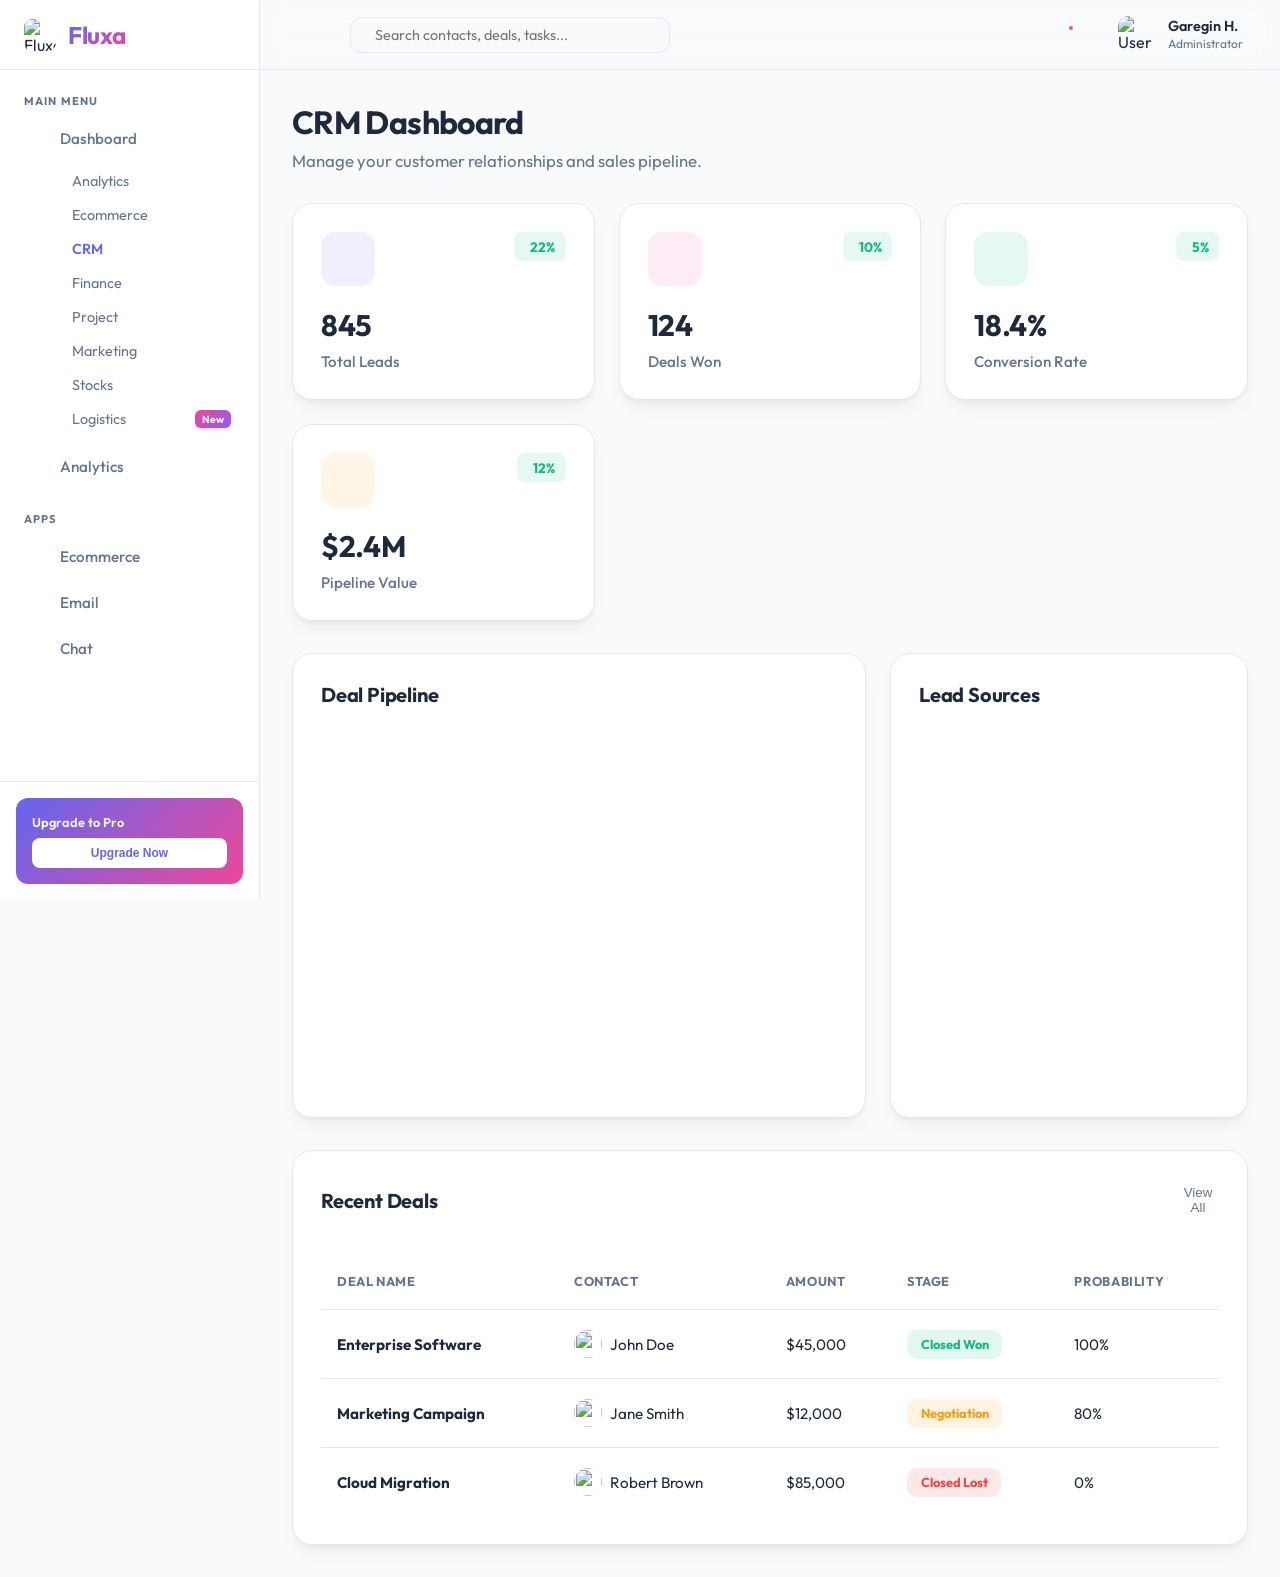
==== dashboard/crm.html @ 8f6eb02c "feat: add logistics and stocks dashboards and update sidebar navigation across all pages" ====
<!DOCTYPE html>
<html lang="en" data-theme="light">
<head>
    <meta charset="UTF-8">
    <meta name="viewport" content="width=device-width, initial-scale=1.0">
    <title>Fluxa | CRM Dashboard</title>
    <meta name="description" content="Fluxa - CRM Dashboard variant.">
    <!-- Google Fonts -->
    <link rel="preconnect" href="https://fonts.googleapis.com">
    <link rel="preconnect" href="https://fonts.gstatic.com" crossorigin>
    <!-- Lucide Icons -->
    <script src="https://unpkg.com/lucide@latest"></script>
    <!-- Chart.js -->
    <script src="https://cdn.jsdelivr.net/npm/chart.js"></script>
    <!-- Custom CSS -->
    <link rel="stylesheet" href="../assets/css/style.css">
</head>
<body>
    <div class="app-container">
        <!-- Sidebar -->
        <aside class="sidebar" id="sidebar">
            <div class="sidebar-header">
                <div class="logo-container">
                    <img src="../assets/img/logo.png" alt="Fluxa Logo" style="width: 32px; height: 32px; border-radius: 8px;">
                    <span class="logo-text">Fluxa</span>
                </div>
            </div>
            
            <nav class="sidebar-menu">
                <p class="menu-label">Main Menu</p>
                <ul class="menu-list">
                    <li class="menu-item has-submenu open">
                        <a class="menu-link">
                            <i data-lucide="layout-dashboard"></i>
                            <span>Dashboard</span>
                            <i data-lucide="chevron-down" class="arrow"></i>
                        </a>
                        <ul class="submenu">
                            <li><a href="analytics.html" class="submenu-link">Analytics</a></li>
                            <li><a href="ecommerce.html" class="submenu-link">Ecommerce</a></li>
                            <li><a href="crm.html" class="submenu-link active">CRM</a></li>
                            <li><a href="finance.html" class="submenu-link">Finance</a></li>
                            <li><a href="projects.html" class="submenu-link">Project</a></li>
                            <li><a href="marketing.html" class="submenu-link">Marketing</a></li>
                            <li><a href="stocks.html" class="submenu-link">Stocks</a></li>
                            <li><a href="logistics.html" class="submenu-link">Logistics <span class="nav-badge">New</span></a></li>
                        </ul>
                    </li>
                    <li class="menu-item">
                        <a href="#" class="menu-link">
                            <i data-lucide="bar-chart-2"></i>
                            <span>Analytics</span>
                        </a>
                    </li>
                </ul>

                <p class="menu-label">Apps</p>
                <ul class="menu-list">
                    <li class="menu-item">
                        <a href="ecommerce.html" class="menu-link">
                            <i data-lucide="shopping-bag"></i>
                            <span>Ecommerce</span>
                        </a>
                    </li>
                    <li class="menu-item">
                        <a href="#" class="menu-link">
                            <i data-lucide="mail"></i>
                            <span>Email</span>
                        </a>
                    </li>
                    <li class="menu-item">
                        <a href="#" class="menu-link">
                            <i data-lucide="message-square"></i>
                            <span>Chat</span>
                        </a>
                    </li>
                </ul>
            </nav>
            
            <div style="padding: 1rem; border-top: 1px solid var(--border-color);">
                <div style="background: linear-gradient(135deg, var(--primary), var(--secondary)); padding: 1rem; border-radius: 12px; color: white;">
                    <p style="font-size: 0.8rem; font-weight: 600; margin-bottom: 0.5rem;">Upgrade to Pro</p>
                    <button style="width: 100%; padding: 0.5rem; border: none; border-radius: 8px; background: white; color: var(--primary); font-weight: 700; font-size: 0.75rem; cursor: pointer;">Upgrade Now</button>
                </div>
            </div>
        </aside>

        <!-- Main Content -->
        <main class="main-content">
            <header class="top-header">
                <div class="header-left">
                    <button class="header-icon-btn" id="sidebar-toggle">
                        <i data-lucide="menu"></i>
                    </button>
                    <div class="search-bar">
                        <i data-lucide="search"></i>
                        <input type="text" placeholder="Search contacts, deals, tasks...">
                    </div>
                </div>

                <div class="header-right">
                    <button class="header-icon-btn" id="theme-toggle">
                        <i data-lucide="moon" id="theme-icon"></i>
                    </button>
                    <button class="header-icon-btn">
                        <i data-lucide="bell"></i>
                        <span class="notification-badge"></span>
                    </button>
                    <div class="user-profile">
                        <img src="https://ui-avatars.com/api/?name=Fluxa+User&background=6366f1&color=fff" alt="User Avatar" class="user-avatar">
                        <div class="user-info">
                            <p class="name">Garegin H.</p>
                            <p class="role">Administrator</p>
                        </div>
                    </div>
                </div>
            </header>

            <div class="dashboard-page">
                <div class="page-header">
                    <h1>CRM Dashboard</h1>
                    <p>Manage your customer relationships and sales pipeline.</p>
                </div>

                <!-- CRM Stats -->
                <div class="stats-grid">
                    <div class="stat-card">
                        <div class="stat-header">
                            <div class="stat-icon primary"><i data-lucide="user-plus"></i></div>
                            <div class="stat-trend up"><i data-lucide="trending-up"></i><span>22%</span></div>
                        </div>
                        <p class="stat-value">845</p>
                        <p class="stat-label">Total Leads</p>
                    </div>
                    <div class="stat-card">
                        <div class="stat-header">
                            <div class="stat-icon secondary"><i data-lucide="check-circle"></i></div>
                            <div class="stat-trend up"><i data-lucide="trending-up"></i><span>10%</span></div>
                        </div>
                        <p class="stat-value">124</p>
                        <p class="stat-label">Deals Won</p>
                    </div>
                    <div class="stat-card">
                        <div class="stat-header">
                            <div class="stat-icon success"><i data-lucide="percent"></i></div>
                            <div class="stat-trend up"><i data-lucide="trending-up"></i><span>5%</span></div>
                        </div>
                        <p class="stat-value">18.4%</p>
                        <p class="stat-label">Conversion Rate</p>
                    </div>
                    <div class="stat-card">
                        <div class="stat-header">
                            <div class="stat-icon warning"><i data-lucide="dollar-sign"></i></div>
                            <div class="stat-trend up"><i data-lucide="trending-up"></i><span>12%</span></div>
                        </div>
                        <p class="stat-value">$2.4M</p>
                        <p class="stat-label">Pipeline Value</p>
                    </div>
                </div>

                <!-- CRM Charts -->
                <div class="charts-grid">
                    <div class="card">
                        <div class="card-header">
                            <h2 class="card-title">Deal Pipeline</h2>
                        </div>
                        <div style="height: 350px;">
                            <canvas id="pipelineChart"></canvas>
                        </div>
                    </div>
                    <div class="card">
                        <div class="card-header">
                            <h2 class="card-title">Lead Sources</h2>
                        </div>
                        <div style="height: 350px;">
                            <canvas id="leadSourceChart"></canvas>
                        </div>
                    </div>
                </div>

                <!-- Recent Deals Table -->
                <div class="card">
                    <div class="card-header">
                        <h2 class="card-title">Recent Deals</h2>
                        <button class="header-icon-btn">View All</button>
                    </div>
                    <div class="table-container">
                        <table>
                            <thead>
                                <tr>
                                    <th>Deal Name</th>
                                    <th>Contact</th>
                                    <th>Amount</th>
                                    <th>Stage</th>
                                    <th>Probability</th>
                                </tr>
                            </thead>
                            <tbody>
                                <tr>
                                    <td><strong>Enterprise Software</strong></td>
                                    <td>
                                        <div style="display: flex; align-items: center; gap: 0.5rem;">
                                            <img src="https://ui-avatars.com/api/?name=John+Doe" style="width: 28px; height: 28px; border-radius: 50%;">
                                            <span>John Doe</span>
                                        </div>
                                    </td>
                                    <td>$45,000</td>
                                    <td><span class="badge badge-success">Closed Won</span></td>
                                    <td>100%</td>
                                </tr>
                                <tr>
                                    <td><strong>Marketing Campaign</strong></td>
                                    <td>
                                        <div style="display: flex; align-items: center; gap: 0.5rem;">
                                            <img src="https://ui-avatars.com/api/?name=Jane+Smith" style="width: 28px; height: 28px; border-radius: 50%;">
                                            <span>Jane Smith</span>
                                        </div>
                                    </td>
                                    <td>$12,000</td>
                                    <td><span class="badge badge-warning">Negotiation</span></td>
                                    <td>80%</td>
                                </tr>
                                <tr>
                                    <td><strong>Cloud Migration</strong></td>
                                    <td>
                                        <div style="display: flex; align-items: center; gap: 0.5rem;">
                                            <img src="https://ui-avatars.com/api/?name=Robert+Brown" style="width: 28px; height: 28px; border-radius: 50%;">
                                            <span>Robert Brown</span>
                                        </div>
                                    </td>
                                    <td>$85,000</td>
                                    <td><span class="badge badge-danger">Closed Lost</span></td>
                                    <td>0%</td>
                                </tr>
                            </tbody>
                        </table>
                    </div>
                </div>
            </div>
        </main>
    </div>

    <script src="../assets/js/main.js"></script>
    <script>
        lucide.createIcons();
    </script>
</body>
</html>
---- assets/css/style.css ----
/* 
    Fluxa Admin Panel - Core Design System
    Version: 1.0.1
*/

@import url('https://fonts.googleapis.com/css2?family=Outfit:wght@300;400;500;600;700&display=swap');

:root {
    /* Color Palette */
    --primary: #6366f1;
    --primary-hover: #4f46e5;
    --secondary: #ec4899;
    --accent: #8b5cf6;
    
    --success: #10b981;
    --warning: #f59e0b;
    --danger: #ef4444;
    --info: #3b82f6;

    /* Light Theme */
    --bg-main: #f8fafc;
    --bg-sidebar: #ffffff;
    --bg-card: #ffffff;
    --text-main: #1e293b;
    --text-muted: #64748b;
    --border-color: #e2e8f0;
    --sidebar-width: 260px;
    --header-height: 70px;
    
    /* Shadows */
    --shadow-sm: 0 1px 2px 0 rgb(0 0 0 / 0.05);
    --shadow: 0 10px 15px -3px rgba(0, 0, 0, 0.05), 0 4px 6px -2px rgba(0, 0, 0, 0.05);
    --shadow-lg: 0 20px 25px -5px rgba(0, 0, 0, 0.1), 0 10px 10px -5px rgba(0, 0, 0, 0.04);
    
    /* Transitions */
    --transition: all 0.3s cubic-bezier(0.4, 0, 0.2, 1);
}

[data-theme="dark"] {
    --bg-main: #0b0f1a;
    --bg-sidebar: #151b2d;
    --bg-card: #151b2d;
    --text-main: #f1f5f9;
    --text-muted: #94a3b8;
    --border-color: #1e293b;
}

/* Base Reset */
* {
    margin: 0;
    padding: 0;
    box-sizing: border-box;
}

/* Custom Scrollbar */
::-webkit-scrollbar {
    width: 6px;
    height: 6px;
}

::-webkit-scrollbar-track {
    background: transparent;
}

::-webkit-scrollbar-thumb {
    background: var(--border-color);
    border-radius: 10px;
}

::-webkit-scrollbar-thumb:hover {
    background: var(--text-muted);
}

body {
    font-family: 'Outfit', sans-serif;
    background-color: var(--bg-main);
    color: var(--text-main);
    transition: background-color 0.3s ease, color 0.3s ease;
    overflow-x: hidden;
    -webkit-font-smoothing: antialiased;
}

/* Layout */
.app-container {
    display: flex;
    min-height: 100vh;
}

/* Sidebar */
.sidebar {
    width: var(--sidebar-width);
    background-color: var(--bg-sidebar);
    border-right: 1px solid var(--border-color);
    height: 100vh;
    position: fixed;
    left: 0;
    top: 0;
    z-index: 100;
    transition: var(--transition);
    display: flex;
    flex-direction: column;
}

.sidebar-header {
    height: var(--header-height);
    display: flex;
    align-items: center;
    padding: 0 1.5rem;
    border-bottom: 1px solid var(--border-color);
}

.logo-container {
    display: flex;
    align-items: center;
    gap: 0.75rem;
}

.logo-icon {
    width: 36px;
    height: 36px;
    background: linear-gradient(135deg, var(--primary), var(--secondary));
    border-radius: 10px;
    display: flex;
    align-items: center;
    justify-content: center;
    color: white;
    font-weight: 800;
    font-size: 1.4rem;
    box-shadow: 0 4px 10px rgba(99, 102, 241, 0.3);
}

.logo-text {
    font-size: 1.5rem;
    font-weight: 700;
    background: linear-gradient(135deg, var(--primary), var(--secondary));
    -webkit-background-clip: text;
    -webkit-text-fill-color: transparent;
    letter-spacing: -0.02em;
}

.sidebar-menu {
    flex: 1;
    overflow-y: auto;
    padding: 1.5rem 0.75rem;
}

.menu-label {
    font-size: 0.7rem;
    font-weight: 700;
    color: var(--text-muted);
    text-transform: uppercase;
    letter-spacing: 0.1em;
    margin: 1.5rem 0 0.5rem 0.75rem;
}

.menu-label:first-child {
    margin-top: 0;
}

.menu-item {
    list-style: none;
    margin-bottom: 0.125rem;
    position: relative;
}

.menu-link {
    display: flex;
    align-items: center;
    gap: 0.75rem;
    padding: 0.75rem 1rem;
    text-decoration: none;
    color: var(--text-muted);
    border-radius: 12px;
    transition: var(--transition);
    font-weight: 500;
    font-size: 0.95rem;
    cursor: pointer;
}

.menu-link .arrow {
    margin-left: auto;
    width: 14px;
    height: 14px;
    transition: var(--transition);
}

.menu-item.has-submenu.open > .menu-link .arrow {
    transform: rotate(180deg);
}

.submenu {
    list-style: none;
    padding-left: 2.75rem;
    max-height: 0;
    overflow: hidden;
    transition: var(--transition);
    opacity: 0;
}

.menu-item.has-submenu.open .submenu {
    max-height: 500px;
    opacity: 1;
    margin-top: 0.25rem;
    margin-bottom: 0.5rem;
}

.submenu-link {
    display: flex;
    align-items: center;
    padding: 0.5rem 1rem;
    color: var(--text-muted);
    text-decoration: none;
    font-size: 0.9rem;
    border-radius: 8px;
    transition: var(--transition);
}

.submenu-link:hover {
    color: var(--primary);
    background-color: rgba(99, 102, 241, 0.05);
}

.submenu-link.active {
    color: var(--primary);
    font-weight: 600;
}

.menu-link:hover {
    background-color: rgba(99, 102, 241, 0.05);
    color: var(--primary);
    transform: translateX(4px);
}

.menu-link.active {
    background: linear-gradient(135deg, var(--primary), var(--secondary));
    color: white;
    box-shadow: 0 4px 12px rgba(99, 102, 241, 0.2);
}

.menu-link.active:hover {
    transform: none;
}

.menu-link i {
    width: 20px;
    height: 20px;
}

.nav-badge {
    background: linear-gradient(135deg, var(--secondary), var(--accent));
    color: white;
    font-size: 0.65rem;
    padding: 0.15rem 0.45rem;
    border-radius: 6px;
    margin-left: auto;
    font-weight: 700;
    box-shadow: 0 2px 4px rgba(236, 72, 153, 0.2);
}

/* Main Content */
.main-content {
    flex: 1;
    margin-left: var(--sidebar-width);
    transition: var(--transition);
}

/* Top Header */
.top-header {
    height: var(--header-height);
    background-color: rgba(var(--bg-sidebar), 0.7);
    border-bottom: 1px solid var(--border-color);
    display: flex;
    align-items: center;
    justify-content: space-between;
    padding: 0 1.5rem;
    position: sticky;
    top: 0;
    z-index: 90;
    backdrop-filter: blur(12px);
    -webkit-backdrop-filter: blur(12px);
}

.header-left {
    display: flex;
    align-items: center;
    gap: 1.5rem;
}

.search-bar {
    display: flex;
    align-items: center;
    background-color: var(--bg-main);
    border-radius: 12px;
    padding: 0.5rem 1rem;
    border: 1px solid var(--border-color);
    width: 320px;
    transition: var(--transition);
}

.search-bar:focus-within {
    border-color: var(--primary);
    background-color: var(--bg-sidebar);
    box-shadow: 0 0 0 4px rgba(99, 102, 241, 0.1);
}

.search-bar input {
    background: transparent;
    border: none;
    outline: none;
    color: var(--text-main);
    margin-left: 0.5rem;
    width: 100%;
    font-family: inherit;
    font-size: 0.9rem;
}

.header-right {
    display: flex;
    align-items: center;
    gap: 0.75rem;
}

.header-icon-btn {
    width: 42px;
    height: 42px;
    border-radius: 12px;
    display: flex;
    align-items: center;
    justify-content: center;
    border: none;
    background: transparent;
    color: var(--text-muted);
    cursor: pointer;
    transition: var(--transition);
    position: relative;
}

.header-icon-btn:hover {
    background-color: var(--bg-main);
    color: var(--primary);
}

.header-icon-btn i {
    width: 20px;
    height: 20px;
}

.notification-badge {
    position: absolute;
    top: 10px;
    right: 10px;
    width: 8px;
    height: 8px;
    background: linear-gradient(135deg, var(--danger), #ff6b6b);
    border-radius: 50%;
    border: 2px solid var(--bg-sidebar);
}

.user-profile {
    display: flex;
    align-items: center;
    gap: 0.75rem;
    padding: 0.35rem 0.75rem;
    border-radius: 12px;
    cursor: pointer;
    transition: var(--transition);
    margin-left: 0.5rem;
    border: 1px solid transparent;
}

.user-profile:hover {
    background-color: var(--bg-main);
    border-color: var(--border-color);
}

.user-avatar {
    width: 38px;
    height: 38px;
    border-radius: 10px;
    object-fit: cover;
}

.user-info .name {
    font-size: 0.9rem;
    font-weight: 600;
    line-height: 1.2;
}

.user-info .role {
    font-size: 0.75rem;
    color: var(--text-muted);
}

/* Dashboard Content */
.dashboard-page {
    padding: 2rem;
    max-width: 1600px;
    margin: 0 auto;
}

.page-header {
    margin-bottom: 2rem;
}

.page-header h1 {
    font-size: 2rem;
    font-weight: 700;
    margin-bottom: 0.5rem;
    letter-spacing: -0.02em;
}

.page-header p {
    color: var(--text-muted);
    font-size: 1.05rem;
}

/* Stats Grid */
.stats-grid {
    display: grid;
    grid-template-columns: repeat(auto-fit, minmax(280px, 1fr));
    gap: 1.5rem;
    margin-bottom: 2rem;
}

.stat-card {
    background-color: var(--bg-card);
    padding: 1.75rem;
    border-radius: 20px;
    border: 1px solid var(--border-color);
    box-shadow: var(--shadow);
    transition: var(--transition);
    position: relative;
    overflow: hidden;
}

.stat-card:hover {
    transform: translateY(-8px);
    box-shadow: var(--shadow-lg);
    border-color: var(--primary);
}

.stat-header {
    display: flex;
    justify-content: space-between;
    align-items: flex-start;
    margin-bottom: 1.25rem;
}

.stat-icon {
    width: 54px;
    height: 54px;
    border-radius: 14px;
    display: flex;
    align-items: center;
    justify-content: center;
    font-size: 1.5rem;
}

.stat-icon.primary { background: rgba(99, 102, 241, 0.1); color: var(--primary); }
.stat-icon.secondary { background: rgba(236, 72, 153, 0.1); color: var(--secondary); }
.stat-icon.success { background: rgba(16, 185, 129, 0.1); color: var(--success); }
.stat-icon.warning { background: rgba(245, 158, 11, 0.1); color: var(--warning); }

.stat-value {
    font-size: 1.85rem;
    font-weight: 700;
    margin-bottom: 0.5rem;
    letter-spacing: -0.01em;
}

.stat-label {
    color: var(--text-muted);
    font-size: 0.95rem;
    font-weight: 500;
}

.stat-trend {
    display: flex;
    align-items: center;
    gap: 0.35rem;
    font-size: 0.85rem;
    font-weight: 700;
    padding: 0.35rem 0.65rem;
    border-radius: 8px;
}

.stat-trend.up { background: rgba(16, 185, 129, 0.1); color: var(--success); }
.stat-trend.down { background: rgba(239, 68, 68, 0.1); color: var(--danger); }

/* Charts Section */
.charts-grid {
    display: grid;
    grid-template-columns: 2fr 1fr;
    gap: 1.5rem;
    margin-bottom: 2rem;
}

.card {
    background-color: var(--bg-card);
    border-radius: 20px;
    border: 1px solid var(--border-color);
    padding: 1.75rem;
    box-shadow: var(--shadow);
}

.card-header {
    display: flex;
    justify-content: space-between;
    align-items: center;
    margin-bottom: 2rem;
}

.card-title {
    font-size: 1.25rem;
    font-weight: 700;
    letter-spacing: -0.01em;
}

/* Table */
.table-container {
    width: 100%;
    overflow-x: auto;
}

table {
    width: 100%;
    border-collapse: separate;
    border-spacing: 0;
}

th {
    text-align: left;
    padding: 1.25rem 1rem;
    color: var(--text-muted);
    font-weight: 700;
    font-size: 0.8rem;
    text-transform: uppercase;
    letter-spacing: 0.05em;
    border-bottom: 1px solid var(--border-color);
}

td {
    padding: 1.25rem 1rem;
    border-bottom: 1px solid var(--border-color);
    font-size: 0.95rem;
    vertical-align: middle;
}

tr:hover td {
    background-color: rgba(99, 102, 241, 0.02);
}

tr:last-child td {
    border-bottom: none;
}

.badge {
    padding: 0.4rem 0.85rem;
    border-radius: 10px;
    font-size: 0.8rem;
    font-weight: 700;
}

.badge-success { background: rgba(16, 185, 129, 0.12); color: var(--success); }
.badge-warning { background: rgba(245, 158, 11, 0.12); color: var(--warning); }
.badge-danger { background: rgba(239, 68, 68, 0.12); color: var(--danger); }

/* Responsive */
@media (max-width: 1200px) {
    .charts-grid {
        grid-template-columns: 1fr;
    }
}

@media (max-width: 768px) {
    .sidebar {
        transform: translateX(-100%);
    }
    
    .sidebar.open {
        transform: translateX(0);
    }
    
    .main-content {
        margin-left: 0;
    }
    
    .search-bar {
        display: none;
    }
    
    .dashboard-page {
        padding: 1.25rem;
    }
    
    .stats-grid {
        grid-template-columns: 1fr;
    }
}

/* Animations */
@keyframes fadeInUp {
    from { opacity: 0; transform: translateY(20px); }
    to { opacity: 1; transform: translateY(0); }
}

.dashboard-page > * {
    animation: fadeInUp 0.6s cubic-bezier(0.16, 1, 0.3, 1) forwards;
}

.stats-grid > *:nth-child(1) { animation-delay: 0.1s; }
.stats-grid > *:nth-child(2) { animation-delay: 0.2s; }
.stats-grid > *:nth-child(3) { animation-delay: 0.3s; }
.stats-grid > *:nth-child(4) { animation-delay: 0.4s; }
.charts-grid > *:nth-child(1) { animation-delay: 0.5s; }
.charts-grid > *:nth-child(2) { animation-delay: 0.6s; }

/* Tracking Stepper */
.tracking-stepper {
    display: flex;
    justify-content: space-between;
    margin-top: 2rem;
    position: relative;
    padding-bottom: 1rem;
}

.tracking-stepper::before {
    content: '';
    position: absolute;
    top: 25px;
    left: 5%;
    right: 5%;
    height: 2px;
    background: var(--border-color);
    z-index: 1;
}

.step {
    position: relative;
    z-index: 2;
    display: flex;
    flex-direction: column;
    align-items: center;
    gap: 0.75rem;
    width: 20%;
}

.step-icon {
    width: 50px;
    height: 50px;
    border-radius: 50%;
    background: var(--bg-card);
    display: flex;
    align-items: center;
    justify-content: center;
    border: 2px solid var(--border-color);
    transition: var(--transition);
    color: var(--text-muted);
}

.step.completed .step-icon {
    background: var(--success);
    color: white;
    border-color: var(--success);
}

.step.active .step-icon {
    background: var(--primary);
    color: white;
    border-color: var(--primary);
    box-shadow: 0 0 0 5px rgba(99, 102, 241, 0.15);
}

.step-info {
    text-align: center;
}

.step-label {
    display: block;
    font-size: 0.85rem;
    font-weight: 700;
    color: var(--text-main);
    margin-bottom: 0.25rem;
}

.step-date {
    display: block;
    font-size: 0.7rem;
    color: var(--text-muted);
}
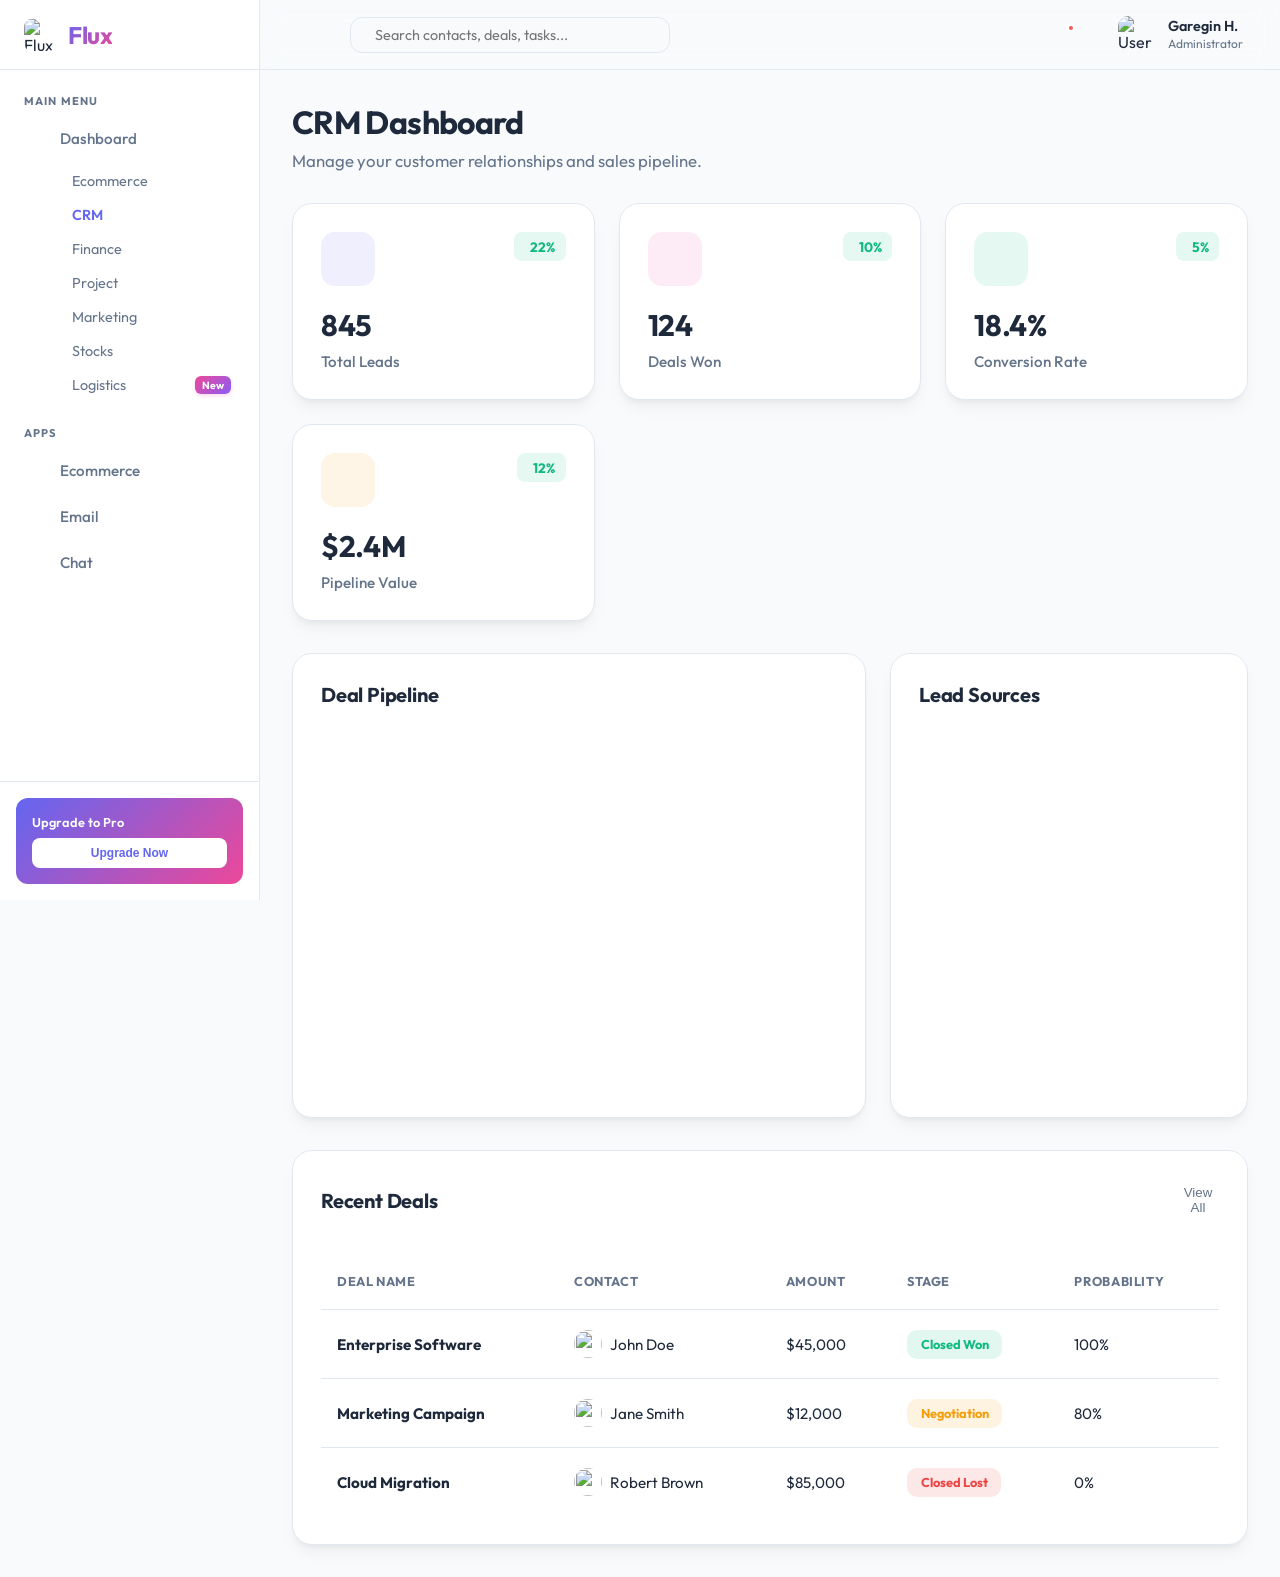
==== commit 3909335b: "chore: rename project from Fluxa to Flux across all files and documentation" ====
--- a/dashboard/crm.html
+++ b/dashboard/crm.html
@@ -3,8 +3,8 @@
 <head>
     <meta charset="UTF-8">
     <meta name="viewport" content="width=device-width, initial-scale=1.0">
-    <title>Fluxa | CRM Dashboard</title>
-    <meta name="description" content="Fluxa - CRM Dashboard variant.">
+    <title>Flux | CRM Dashboard</title>
+    <meta name="description" content="Flux - CRM Dashboard variant.">
     <!-- Google Fonts -->
     <link rel="preconnect" href="https://fonts.googleapis.com">
     <link rel="preconnect" href="https://fonts.gstatic.com" crossorigin>
@@ -21,8 +21,8 @@
         <aside class="sidebar" id="sidebar">
             <div class="sidebar-header">
                 <div class="logo-container">
-                    <img src="../assets/img/logo.png" alt="Fluxa Logo" style="width: 32px; height: 32px; border-radius: 8px;">
-                    <span class="logo-text">Fluxa</span>
+                    <img src="../assets/img/logo.png" alt="Flux Logo" style="width: 32px; height: 32px; border-radius: 8px;">
+                    <span class="logo-text">Flux</span>
                 </div>
             </div>
             
@@ -36,7 +36,7 @@
                             <i data-lucide="chevron-down" class="arrow"></i>
                         </a>
                         <ul class="submenu">
-                            <li><a href="analytics.html" class="submenu-link">Analytics</a></li>
+
                             <li><a href="ecommerce.html" class="submenu-link">Ecommerce</a></li>
                             <li><a href="crm.html" class="submenu-link active">CRM</a></li>
                             <li><a href="finance.html" class="submenu-link">Finance</a></li>
@@ -46,12 +46,7 @@
                             <li><a href="logistics.html" class="submenu-link">Logistics <span class="nav-badge">New</span></a></li>
                         </ul>
                     </li>
-                    <li class="menu-item">
-                        <a href="#" class="menu-link">
-                            <i data-lucide="bar-chart-2"></i>
-                            <span>Analytics</span>
-                        </a>
-                    </li>
+
                 </ul>
 
                 <p class="menu-label">Apps</p>
@@ -107,7 +102,7 @@
                         <span class="notification-badge"></span>
                     </button>
                     <div class="user-profile">
-                        <img src="https://ui-avatars.com/api/?name=Fluxa+User&background=6366f1&color=fff" alt="User Avatar" class="user-avatar">
+                        <img src="https://ui-avatars.com/api/?name=Flux+User&background=6366f1&color=fff" alt="User Avatar" class="user-avatar">
                         <div class="user-info">
                             <p class="name">Garegin H.</p>
                             <p class="role">Administrator</p>
--- a/assets/css/style.css
+++ b/assets/css/style.css
@@ -1,5 +1,5 @@
 /* 
-    Fluxa Admin Panel - Core Design System
+    Flux Admin Panel - Core Design System
     Version: 1.0.1
 */
 
